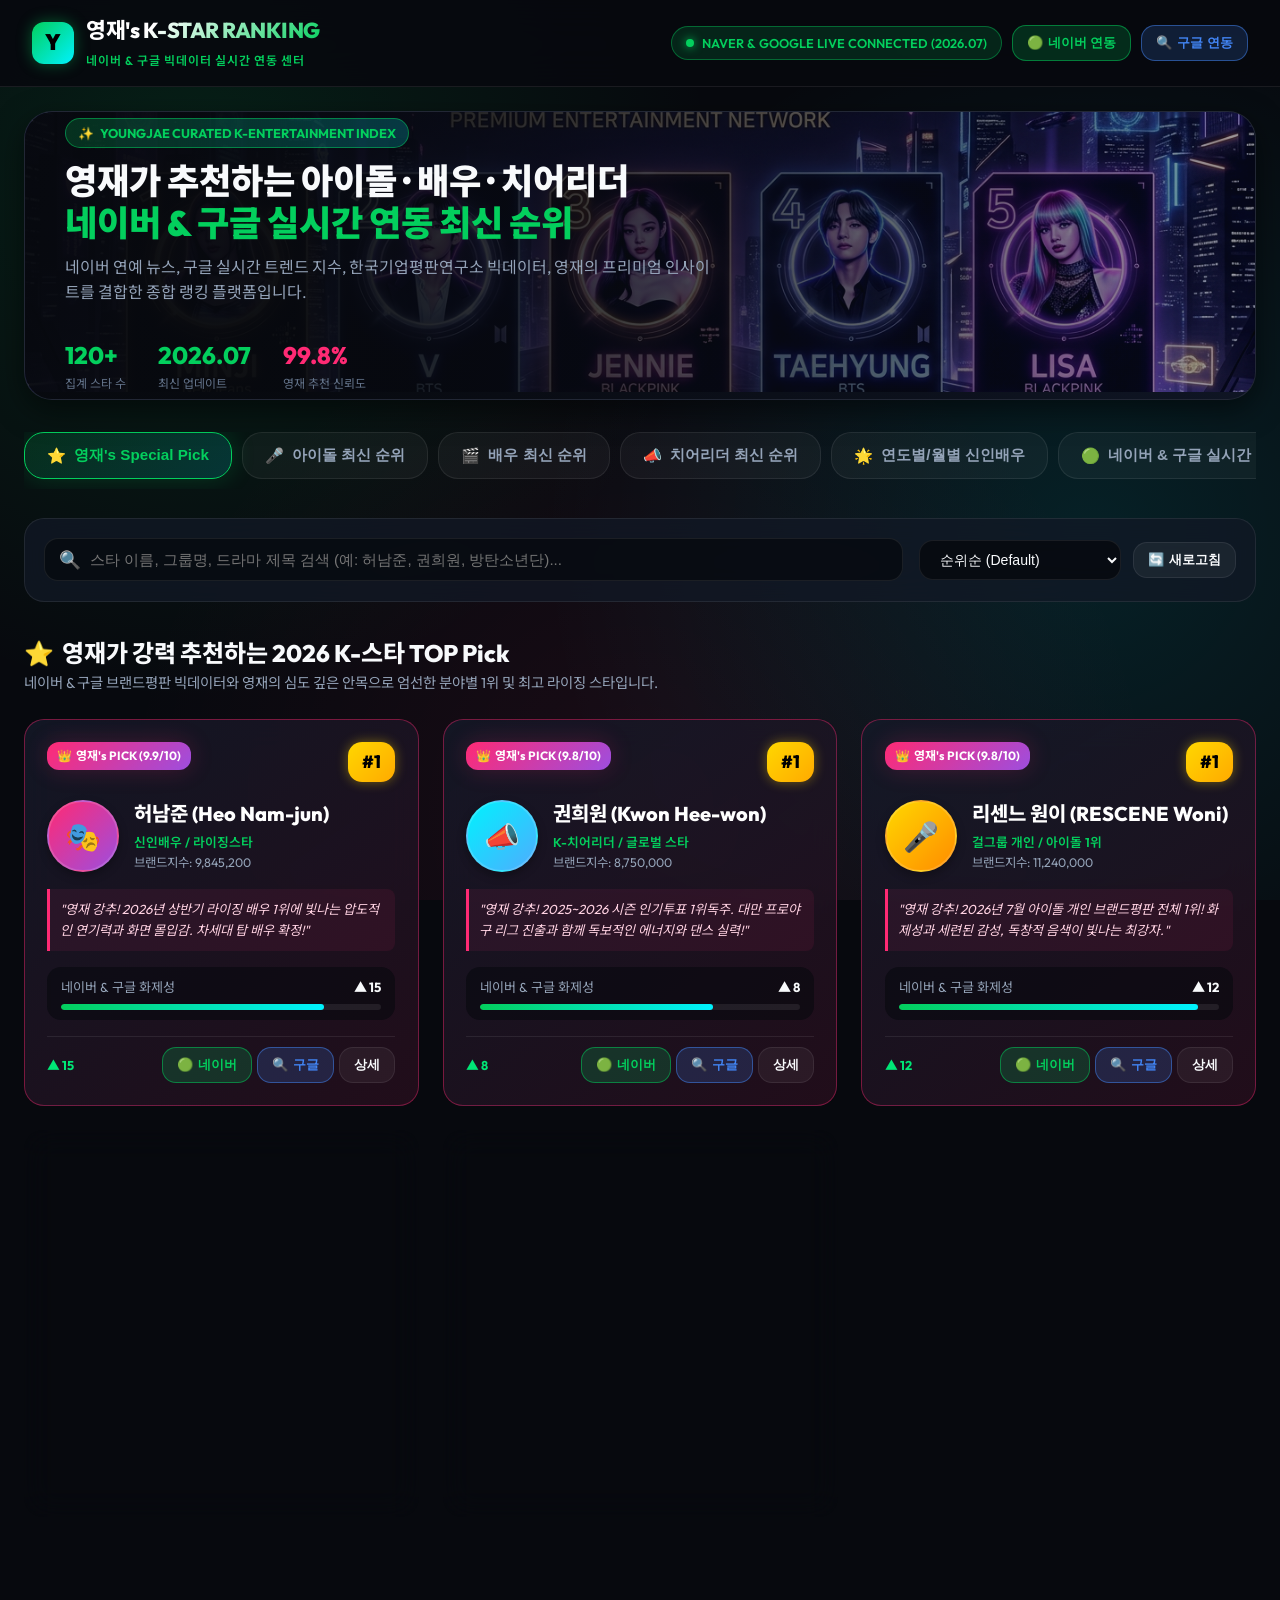
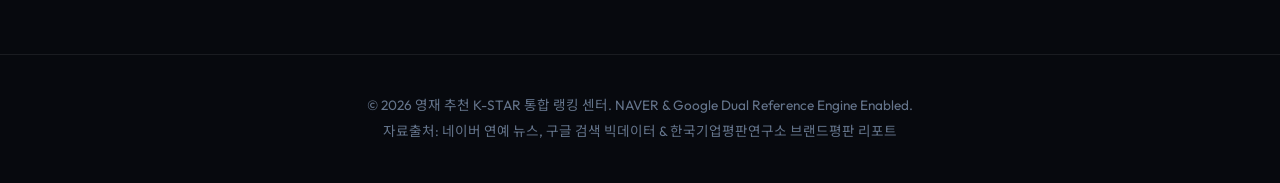
==== index.html @ 0b26b3e3 "Split into standalone project" ====
<!DOCTYPE html>
<html lang="ko">
<head>
  <meta charset="UTF-8">
  <meta name="viewport" content="width=device-width, initial-scale=1.0">
  <title>영재 추천 K-STAR 통합 랭킹 센터 | 네이버 & 구글 실시간 연동</title>
  <meta name="description" content="영재가 추천하는 2026 최신 아이돌, 배우, 치어리더 순위 및 연도별/월별 신인배우 브랜드평판 네이버 & 구글 실시간 연동 데이터센터">
  <link rel="stylesheet" href="style.css">
</head>
<body>

  <!-- Navigation Header -->
  <header class="navbar">
    <div class="logo-container">
      <div class="logo-icon">Y</div>
      <div class="logo-text">
        <h1>영재's K-STAR RANKING</h1>
        <span>네이버 & 구글 빅데이터 실시간 연동 센터</span>
      </div>
    </div>

    <div class="nav-actions">
      <div class="portal-live-badge">
        <span class="pulse-dot"></span>
        <span>NAVER & GOOGLE LIVE CONNECTED (2026.07)</span>
      </div>
      <button class="btn btn-naver" onclick="openNaverSearch('2026 아이돌 배우 브랜드평판 순위')">
        <span>🟢</span> 네이버 연동
      </button>
      <button class="btn btn-google" onclick="openGoogleSearch('2026 아이돌 배우 브랜드평판 순위')">
        <span>🔍</span> 구글 연동
      </button>
    </div>
  </header>

  <!-- Main Container -->
  <main class="container">

    <!-- Hero Banner Section -->
    <section class="hero-card">
      <img src="hero.jpg" alt="K-Star Ranking Banner" class="hero-banner-img" id="heroImage">
      <div class="hero-overlay">
        <div class="hero-tag">
          <span>✨</span> YOUNGJAE CURATED K-ENTERTAINMENT INDEX
        </div>
        <h2 class="hero-title">
          영재가 추천하는 아이돌 · 배우 · 치어리더 <br>
          <span style="color: var(--naver-green);">네이버 & 구글 실시간 연동 최신 순위</span>
        </h2>
        <p class="hero-subtitle">
          네이버 연예 뉴스, 구글 실시간 트렌드 지수, 한국기업평판연구소 빅데이터, 영재의 프리미엄 인사이트를 결합한 종합 랭킹 플랫폼입니다.
        </p>

        <div class="hero-stats">
          <div class="stat-item">
            <span class="stat-value">120+</span>
            <span class="stat-label">집계 스타 수</span>
          </div>
          <div class="stat-item">
            <span class="stat-value">2026.07</span>
            <span class="stat-label">최신 업데이트</span>
          </div>
          <div class="stat-item">
            <span class="stat-value" style="color: var(--accent-pink);">99.8%</span>
            <span class="stat-label">영재 추천 신뢰도</span>
          </div>
        </div>
      </div>
    </section>

    <!-- Category Tabs Navigation -->
    <nav class="tabs-wrapper" aria-label="카테고리 탭">
      <button class="tab-btn active" data-tab="youngjae">
        <span>⭐</span> 영재's Special Pick
      </button>
      <button class="tab-btn" data-tab="idol">
        <span>🎤</span> 아이돌 최신 순위
      </button>
      <button class="tab-btn" data-tab="actor">
        <span>🎬</span> 배우 최신 순위
      </button>
      <button class="tab-btn" data-tab="cheerleader">
        <span>📣</span> 치어리더 최신 순위
      </button>
      <button class="tab-btn" data-tab="rookie">
        <span>🌟</span> 연도별/월별 신인배우
      </button>
      <button class="tab-btn" data-tab="searchEngine">
        <span>🟢</span> 네이버 & 구글 실시간 연동 Engine
      </button>
    </nav>

    <!-- Controls Bar (Search & Filter) -->
    <div class="controls-bar">
      <div class="search-box">
        <span class="search-icon">🔍</span>
        <input type="text" id="searchInput" placeholder="스타 이름, 그룹명, 드라마 제목 검색 (예: 허남준, 권희원, 방탄소년단)...">
      </div>

      <div class="filter-group">
        <select id="sortSelect" class="select-input">
          <option value="rank">순위순 (Default)</option>
          <option value="brandIndex">브랜드평판 지수 높은순</option>
        </select>
        <button class="btn btn-glass" onclick="renderTabContent()">
          <span>🔄</span> 새로고침
        </button>
      </div>
    </div>

    <!-- Main Content Grid -->
    <section id="contentContainer">
      <!-- Dynamic Javascript Content Injected Here -->
    </section>

  </main>

  <!-- Modal Popup for Star Details -->
  <div class="modal-backdrop" id="detailModal" onclick="if(event.target === this) closeModal()">
    <div class="modal-container">
      <button class="modal-close" onclick="closeModal()">✕</button>
      <div id="modalBody">
        <!-- Injected via Javascript -->
      </div>
    </div>
  </div>

  <!-- Footer -->
  <footer>
    <p>© 2026 영재 추천 K-STAR 통합 랭킹 센터. NAVER & Google Dual Reference Engine Enabled.</p>
    <p style="margin-top: 5px;">자료출처: 네이버 연예 뉴스, 구글 검색 빅데이터 & 한국기업평판연구소 브랜드평판 리포트</p>
  </footer>

  <script src="app.js"></script>
</body>
</html>
---- style.css ----
@import url('https://fonts.googleapis.com/css2?family=Outfit:wght@300;400;600;700;800&family=Noto+Sans+KR:wght@300;400;500;700;900&display=swap');

:root {
  --bg-dark: #07090e;
  --bg-card: rgba(18, 24, 38, 0.75);
  --bg-card-hover: rgba(28, 38, 60, 0.85);
  --glass-border: rgba(255, 255, 255, 0.08);
  --glass-border-glow: rgba(3, 207, 93, 0.3);
  
  --primary-cyan: #00f2fe;
  --primary-blue: #4facfe;
  --naver-green: #03cf5d;
  --google-blue: #4285f4;
  --accent-pink: #ff2a74;
  --accent-purple: #9d4edf;
  --accent-gold: #ffd700;
  
  --text-main: #f8fafc;
  --text-sub: #94a3b8;
  --text-muted: #64748b;
  
  --font-family: 'Outfit', 'Noto Sans KR', sans-serif;
  --radius-sm: 8px;
  --radius-md: 14px;
  --radius-lg: 20px;
  --radius-xl: 28px;
  --shadow-glow: 0 0 25px rgba(3, 207, 93, 0.2);
  --shadow-pink-glow: 0 0 25px rgba(255, 42, 116, 0.2);
  --transition: all 0.3s cubic-bezier(0.4, 0, 0.2, 1);
}

* {
  margin: 0;
  padding: 0;
  box-sizing: border-box;
}

body {
  background-color: var(--bg-dark);
  color: var(--text-main);
  font-family: var(--font-family);
  min-height: 100vh;
  line-height: 1.6;
  overflow-x: hidden;
  background-image: 
    radial-gradient(circle at 15% 20%, rgba(3, 207, 93, 0.12) 0%, transparent 40%),
    radial-gradient(circle at 85% 60%, rgba(0, 242, 254, 0.1) 0%, transparent 45%),
    radial-gradient(circle at 50% 90%, rgba(255, 42, 116, 0.08) 0%, transparent 50%);
  background-attachment: fixed;
}

/* Scrollbar */
::-webkit-scrollbar {
  width: 8px;
}
::-webkit-scrollbar-track {
  background: #07090e;
}
::-webkit-scrollbar-thumb {
  background: rgba(255, 255, 255, 0.2);
  border-radius: 4px;
}
::-webkit-scrollbar-thumb:hover {
  background: var(--naver-green);
}

/* Header Navbar */
.navbar {
  position: sticky;
  top: 0;
  z-index: 1000;
  backdrop-filter: blur(20px);
  background: rgba(7, 9, 14, 0.88);
  border-bottom: 1px solid var(--glass-border);
  padding: 0.8rem 2rem;
  display: flex;
  justify-content: space-between;
  align-items: center;
  gap: 1rem;
}

.logo-container {
  display: flex;
  align-items: center;
  gap: 12px;
}

.logo-icon {
  width: 42px;
  height: 42px;
  border-radius: 12px;
  background: linear-gradient(135deg, var(--naver-green), var(--primary-cyan));
  display: flex;
  align-items: center;
  justify-content: center;
  font-weight: 900;
  font-size: 1.4rem;
  color: #000;
  box-shadow: 0 0 15px rgba(3, 207, 93, 0.4);
}

.logo-text h1 {
  font-size: 1.35rem;
  font-weight: 800;
  background: linear-gradient(135deg, #fff 30%, var(--naver-green));
  -webkit-background-clip: text;
  -webkit-text-fill-color: transparent;
  letter-spacing: -0.5px;
}

.logo-text span {
  font-size: 0.75rem;
  color: var(--naver-green);
  font-weight: 600;
  letter-spacing: 1px;
}

.nav-actions {
  display: flex;
  align-items: center;
  gap: 10px;
}

.portal-live-badge {
  display: flex;
  align-items: center;
  gap: 8px;
  background: rgba(3, 207, 93, 0.15);
  border: 1px solid rgba(3, 207, 93, 0.4);
  padding: 6px 14px;
  border-radius: 20px;
  font-size: 0.8rem;
  font-weight: 600;
  color: var(--naver-green);
}

.pulse-dot {
  width: 8px;
  height: 8px;
  background-color: var(--naver-green);
  border-radius: 50%;
  box-shadow: 0 0 10px var(--naver-green);
  animation: pulse 1.8s infinite;
}

@keyframes pulse {
  0% { transform: scale(0.95); box-shadow: 0 0 0 0 rgba(3, 207, 93, 0.7); }
  70% { transform: scale(1.15); box-shadow: 0 0 0 8px rgba(3, 207, 93, 0); }
  100% { transform: scale(0.95); box-shadow: 0 0 0 0 rgba(3, 207, 93, 0); }
}

.btn {
  padding: 8px 14px;
  border-radius: var(--radius-md);
  font-size: 0.82rem;
  font-weight: 600;
  cursor: pointer;
  border: 1px solid transparent;
  transition: var(--transition);
  display: inline-flex;
  align-items: center;
  gap: 5px;
}

.btn-naver {
  background: rgba(3, 207, 93, 0.18);
  border-color: rgba(3, 207, 93, 0.5);
  color: #03cf5d;
}
.btn-naver:hover {
  background: #03cf5d;
  color: #000;
  box-shadow: 0 4px 15px rgba(3, 207, 93, 0.4);
  transform: translateY(-2px);
}

.btn-google {
  background: rgba(66, 133, 244, 0.18);
  border-color: rgba(66, 133, 244, 0.5);
  color: #4285f4;
}
.btn-google:hover {
  background: #4285f4;
  color: #fff;
  box-shadow: 0 4px 15px rgba(66, 133, 244, 0.4);
  transform: translateY(-2px);
}

.btn-primary {
  background: linear-gradient(135deg, var(--naver-green), var(--primary-cyan));
  color: #07090e;
  font-weight: 700;
}
.btn-primary:hover {
  transform: translateY(-2px);
  box-shadow: 0 4px 15px rgba(3, 207, 93, 0.4);
}

.btn-glass {
  background: rgba(255, 255, 255, 0.05);
  color: var(--text-main);
  border-color: var(--glass-border);
}
.btn-glass:hover {
  background: rgba(255, 255, 255, 0.12);
  border-color: rgba(255, 255, 255, 0.2);
}

/* Container */
.container {
  max-width: 1400px;
  margin: 0 auto;
  padding: 1.5rem;
}

/* Hero Section */
.hero-card {
  position: relative;
  border-radius: var(--radius-xl);
  overflow: hidden;
  margin-bottom: 2rem;
  border: 1px solid var(--glass-border);
  box-shadow: 0 10px 30px rgba(0, 0, 0, 0.5);
  background: #0f1524;
}

.hero-banner-img {
  width: 100%;
  height: 280px;
  object-fit: cover;
  opacity: 0.65;
  filter: brightness(0.9) contrast(1.1);
}

.hero-overlay {
  position: absolute;
  inset: 0;
  background: linear-gradient(to right, rgba(7, 9, 14, 0.95) 20%, rgba(7, 9, 14, 0.4) 70%, transparent 100%);
  display: flex;
  flex-direction: column;
  justify-content: center;
  padding: 2.5rem;
}

.hero-tag {
  display: inline-flex;
  align-items: center;
  gap: 6px;
  background: linear-gradient(90deg, rgba(3, 207, 93, 0.2), rgba(0, 242, 254, 0.2));
  border: 1px solid rgba(3, 207, 93, 0.5);
  color: #03cf5d;
  font-size: 0.8rem;
  font-weight: 700;
  padding: 4px 12px;
  border-radius: 20px;
  margin-bottom: 12px;
  width: fit-content;
}

.hero-title {
  font-size: 2.2rem;
  font-weight: 900;
  line-height: 1.2;
  margin-bottom: 10px;
}

.hero-subtitle {
  color: var(--text-sub);
  font-size: 1rem;
  max-width: 650px;
  margin-bottom: 20px;
}

.hero-stats {
  display: flex;
  gap: 2rem;
  margin-top: 10px;
}

.stat-item {
  display: flex;
  flex-direction: column;
}

.stat-value {
  font-size: 1.5rem;
  font-weight: 800;
  color: var(--naver-green);
}

.stat-label {
  font-size: 0.75rem;
  color: var(--text-muted);
  text-transform: uppercase;
}

/* Category Navigation Tabs */
.tabs-wrapper {
  display: flex;
  gap: 10px;
  overflow-x: auto;
  padding-bottom: 10px;
  margin-bottom: 1.8rem;
}

.tab-btn {
  background: rgba(255, 255, 255, 0.04);
  border: 1px solid var(--glass-border);
  color: var(--text-sub);
  padding: 12px 22px;
  border-radius: var(--radius-lg);
  font-size: 0.95rem;
  font-weight: 600;
  cursor: pointer;
  white-space: nowrap;
  transition: var(--transition);
  display: flex;
  align-items: center;
  gap: 8px;
}

.tab-btn:hover {
  background: rgba(255, 255, 255, 0.08);
  color: var(--text-main);
  border-color: rgba(255, 255, 255, 0.2);
}

.tab-btn.active {
  background: linear-gradient(135deg, rgba(3, 207, 93, 0.15), rgba(0, 242, 254, 0.15));
  border-color: var(--naver-green);
  color: var(--naver-green);
  box-shadow: var(--shadow-glow);
}

/* Controls Bar (Search & Filters) */
.controls-bar {
  background: var(--bg-card);
  backdrop-filter: blur(16px);
  border: 1px solid var(--glass-border);
  border-radius: var(--radius-lg);
  padding: 1.2rem;
  margin-bottom: 2rem;
  display: flex;
  flex-wrap: wrap;
  justify-content: space-between;
  align-items: center;
  gap: 1rem;
}

.search-box {
  position: relative;
  flex: 1;
  min-width: 280px;
}

.search-box input {
  width: 100%;
  background: rgba(7, 9, 14, 0.7);
  border: 1px solid var(--glass-border);
  padding: 12px 16px 12px 45px;
  border-radius: var(--radius-md);
  color: var(--text-main);
  font-size: 0.95rem;
  outline: none;
  transition: var(--transition);
}

.search-box input:focus {
  border-color: var(--naver-green);
  box-shadow: 0 0 15px rgba(3, 207, 93, 0.2);
}

.search-icon {
  position: absolute;
  left: 15px;
  top: 50%;
  transform: translateY(-50%);
  color: var(--text-muted);
  font-size: 1.1rem;
}

.filter-group {
  display: flex;
  gap: 12px;
  align-items: center;
  flex-wrap: wrap;
}

.select-input {
  background: rgba(7, 9, 14, 0.8);
  border: 1px solid var(--glass-border);
  color: var(--text-main);
  padding: 10px 16px;
  border-radius: var(--radius-md);
  font-size: 0.88rem;
  outline: none;
  cursor: pointer;
  transition: var(--transition);
}

.select-input:hover, .select-input:focus {
  border-color: var(--naver-green);
}

/* Grid Layout for Celebrity Cards */
.star-grid {
  display: grid;
  grid-template-columns: repeat(auto-fill, minmax(330px, 1fr));
  gap: 1.5rem;
  margin-bottom: 3rem;
}

/* Celebrity Card Design */
.star-card {
  background: var(--bg-card);
  backdrop-filter: blur(16px);
  border: 1px solid var(--glass-border);
  border-radius: var(--radius-lg);
  padding: 1.4rem;
  position: relative;
  transition: var(--transition);
  display: flex;
  flex-direction: column;
  justify-content: space-between;
}

.star-card:hover {
  transform: translateY(-6px);
  background: var(--bg-card-hover);
  border-color: var(--glass-border-glow);
  box-shadow: var(--shadow-glow);
}

.star-card.youngjae-pick-card {
  border: 1px solid rgba(255, 42, 116, 0.4);
  background: linear-gradient(145deg, rgba(20, 25, 40, 0.85), rgba(40, 15, 30, 0.8));
}

.star-card.youngjae-pick-card:hover {
  border-color: rgba(255, 42, 116, 0.8);
  box-shadow: var(--shadow-pink-glow);
}

.card-header {
  display: flex;
  justify-content: space-between;
  align-items: flex-start;
  margin-bottom: 1rem;
}

.rank-badge {
  font-size: 1.1rem;
  font-weight: 800;
  padding: 6px 14px;
  border-radius: 14px;
  display: flex;
  align-items: center;
  gap: 6px;
}

.rank-1 {
  background: linear-gradient(135deg, #ffd700, #ffaa00);
  color: #000;
  box-shadow: 0 0 12px rgba(255, 215, 0, 0.4);
}

.rank-2 {
  background: linear-gradient(135deg, #e0e0e0, #9e9e9e);
  color: #000;
}

.rank-3 {
  background: linear-gradient(135deg, #cd7f32, #8b4513);
  color: #fff;
}

.rank-normal {
  background: rgba(255, 255, 255, 0.08);
  color: var(--text-sub);
}

.youngjae-pick-badge {
  background: linear-gradient(135deg, #ff2a74, #9d4edf);
  color: #fff;
  font-size: 0.75rem;
  font-weight: 700;
  padding: 4px 10px;
  border-radius: 12px;
  display: flex;
  align-items: center;
  gap: 4px;
  box-shadow: var(--shadow-pink-glow);
}

.star-profile {
  display: flex;
  gap: 15px;
  align-items: center;
  margin-bottom: 1rem;
}

.star-avatar {
  width: 72px;
  height: 72px;
  border-radius: 50%;
  object-fit: cover;
  border: 2px solid rgba(255, 255, 255, 0.15);
  background: #1e293b;
  display: flex;
  align-items: center;
  justify-content: center;
  font-size: 1.8rem;
  color: var(--primary-cyan);
  box-shadow: 0 4px 10px rgba(0,0,0,0.3);
}

.star-info h3 {
  font-size: 1.25rem;
  font-weight: 800;
  margin-bottom: 2px;
  color: #fff;
}

.star-category {
  font-size: 0.8rem;
  color: var(--naver-green);
  font-weight: 600;
}

.star-subtext {
  font-size: 0.78rem;
  color: var(--text-sub);
}

.index-box {
  background: rgba(7, 9, 14, 0.6);
  border-radius: var(--radius-md);
  padding: 10px 14px;
  margin-bottom: 1rem;
}

.index-row {
  display: flex;
  justify-content: space-between;
  font-size: 0.82rem;
  margin-bottom: 6px;
}

.index-label {
  color: var(--text-sub);
}

.index-val {
  font-weight: 700;
  color: var(--text-main);
}

.progress-bar-bg {
  width: 100%;
  height: 6px;
  background: rgba(255, 255, 255, 0.08);
  border-radius: 3px;
  overflow: hidden;
}

.progress-bar-fill {
  height: 100%;
  background: linear-gradient(90deg, var(--naver-green), var(--primary-cyan));
  border-radius: 3px;
  transition: width 0.8s ease;
}

.youngjae-comment {
  background: rgba(255, 42, 116, 0.08);
  border-left: 3px solid var(--accent-pink);
  padding: 10px;
  border-radius: 0 var(--radius-sm) var(--radius-sm) 0;
  font-size: 0.82rem;
  color: #ffd2e2;
  margin-bottom: 1rem;
  font-style: italic;
}

.card-footer {
  display: flex;
  justify-content: space-between;
  align-items: center;
  padding-top: 10px;
  border-top: 1px solid var(--glass-border);
}

.trend-indicator {
  font-size: 0.8rem;
  font-weight: 700;
}

.trend-up {
  color: #00e676;
}

.trend-down {
  color: #ff5252;
}

.action-btns {
  display: flex;
  gap: 5px;
}

/* Modal Popup */
.modal-backdrop {
  position: fixed;
  inset: 0;
  background: rgba(0, 0, 0, 0.8);
  backdrop-filter: blur(12px);
  z-index: 2000;
  display: flex;
  align-items: center;
  justify-content: center;
  padding: 1.5rem;
  opacity: 0;
  pointer-events: none;
  transition: var(--transition);
}

.modal-backdrop.open {
  opacity: 1;
  pointer-events: auto;
}

.modal-container {
  background: #0f1626;
  border: 1px solid var(--glass-border-glow);
  border-radius: var(--radius-xl);
  width: 100%;
  max-width: 650px;
  max-height: 90vh;
  overflow-y: auto;
  padding: 2rem;
  position: relative;
  box-shadow: 0 20px 50px rgba(0,0,0,0.8);
}

.modal-close {
  position: absolute;
  top: 20px;
  right: 20px;
  background: rgba(255, 255, 255, 0.1);
  border: none;
  color: #fff;
  width: 36px;
  height: 36px;
  border-radius: 50%;
  font-size: 1.2rem;
  cursor: pointer;
  display: flex;
  align-items: center;
  justify-content: center;
  transition: var(--transition);
}

.modal-close:hover {
  background: var(--accent-pink);
}

/* Rookie Selector Bar */
.rookie-selector-card {
  background: var(--bg-card);
  backdrop-filter: blur(16px);
  border: 1px solid var(--glass-border);
  border-radius: var(--radius-lg);
  padding: 1.5rem;
  margin-bottom: 2rem;
}

.selector-grid {
  display: flex;
  flex-wrap: wrap;
  gap: 1.5rem;
  align-items: center;
}

.selector-box {
  display: flex;
  flex-direction: column;
  gap: 6px;
}

.selector-box label {
  font-size: 0.8rem;
  color: var(--text-sub);
  font-weight: 600;
}

.year-btns, .month-btns {
  display: flex;
  gap: 6px;
  flex-wrap: wrap;
}

.filter-btn-sm {
  background: rgba(255, 255, 255, 0.05);
  border: 1px solid var(--glass-border);
  color: var(--text-sub);
  padding: 6px 14px;
  border-radius: 12px;
  font-size: 0.85rem;
  cursor: pointer;
  transition: var(--transition);
}

.filter-btn-sm:hover {
  background: rgba(255, 255, 255, 0.1);
  color: #fff;
}

.filter-btn-sm.active {
  background: var(--naver-green);
  color: #07090e;
  font-weight: 700;
  border-color: var(--naver-green);
}

/* Footer */
footer {
  text-align: center;
  padding: 2.5rem 1rem;
  border-top: 1px solid var(--glass-border);
  color: var(--text-muted);
  font-size: 0.85rem;
  margin-top: 4rem;
}

footer a {
  color: var(--naver-green);
  text-decoration: none;
}

/* Responsive */
@media (max-width: 768px) {
  .navbar {
    padding: 0.8rem 1rem;
    flex-direction: column;
    align-items: flex-start;
  }
  .hero-overlay {
    padding: 1.5rem;
  }
  .hero-title {
    font-size: 1.6rem;
  }
  .star-grid {
    grid-template-columns: 1fr;
  }
}
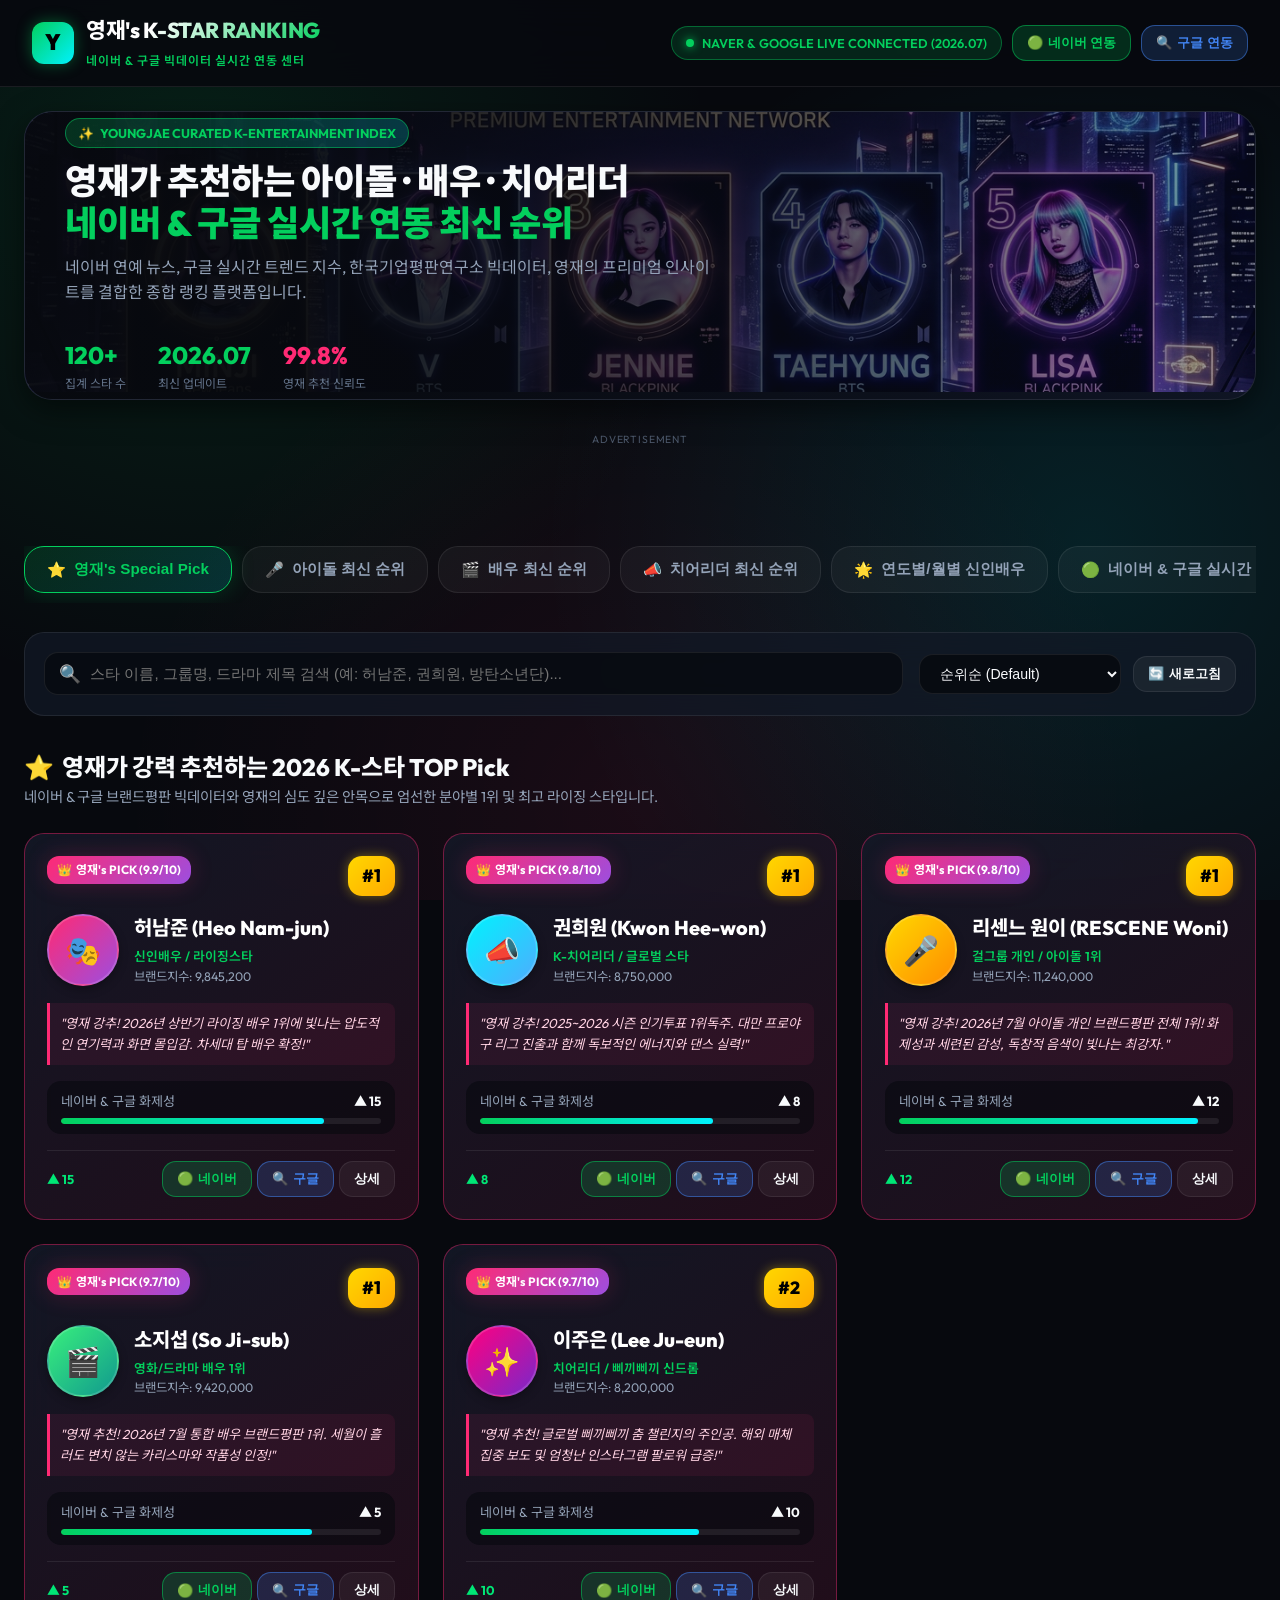
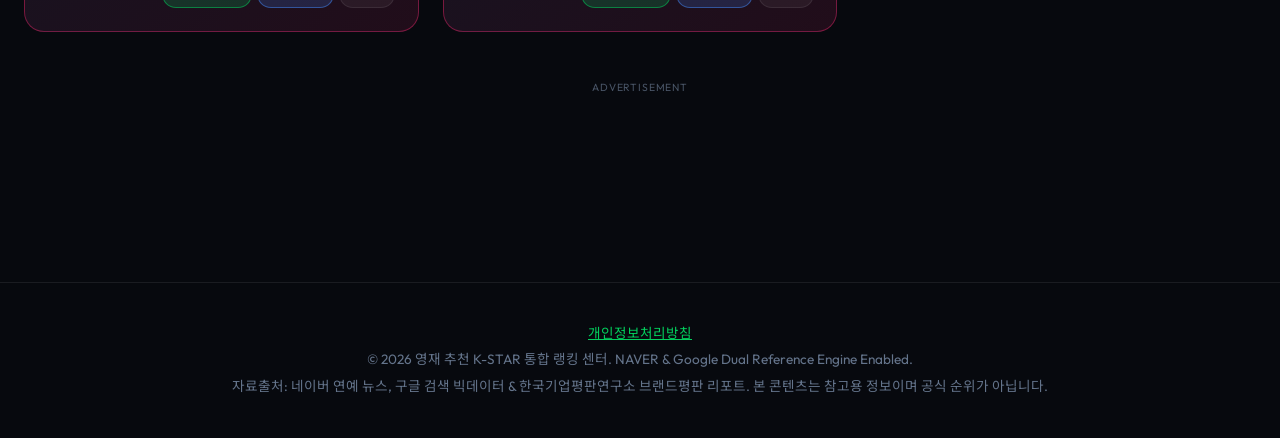
==== commit d90578fb: "Add Google AdSense readiness (ads.txt, privacy policy, ad slots) and deploy to Firebase Hosting" ====
--- a/index.html
+++ b/index.html
@@ -1,10 +1,13 @@
 <!DOCTYPE html>
 <html lang="ko">
 <head>
+  <script async src="https://pagead2.googlesyndication.com/pagead/js/adsbygoogle.js?client=ca-pub-3079797618341925" crossorigin="anonymous"></script>
   <meta charset="UTF-8">
   <meta name="viewport" content="width=device-width, initial-scale=1.0">
   <title>영재 추천 K-STAR 통합 랭킹 센터 | 네이버 & 구글 실시간 연동</title>
   <meta name="description" content="영재가 추천하는 2026 최신 아이돌, 배우, 치어리더 순위 및 연도별/월별 신인배우 브랜드평판 네이버 & 구글 실시간 연동 데이터센터">
+  <meta name="robots" content="index, follow">
+  <link rel="canonical" href="https://jeonyoungjae-kstar.web.app/">
   <link rel="stylesheet" href="style.css">
 </head>
 <body>
@@ -68,6 +71,18 @@
       </div>
     </section>
 
+    <!-- AD_SLOT: top_banner -->
+    <div class="ad-slot">
+      <span class="ad-slot-label">Advertisement</span>
+      <ins class="adsbygoogle"
+           style="display:block"
+           data-ad-client="ca-pub-3079797618341925"
+           data-ad-slot="0000000000"
+           data-ad-format="auto"
+           data-full-width-responsive="true"></ins>
+      <script>(adsbygoogle = window.adsbygoogle || []).push({});</script>
+    </div>
+
     <!-- Category Tabs Navigation -->
     <nav class="tabs-wrapper" aria-label="카테고리 탭">
       <button class="tab-btn active" data-tab="youngjae">
@@ -113,6 +128,18 @@
       <!-- Dynamic Javascript Content Injected Here -->
     </section>
 
+    <!-- AD_SLOT: bottom_infeed -->
+    <div class="ad-slot">
+      <span class="ad-slot-label">Advertisement</span>
+      <ins class="adsbygoogle"
+           style="display:block"
+           data-ad-client="ca-pub-3079797618341925"
+           data-ad-slot="0000000000"
+           data-ad-format="auto"
+           data-full-width-responsive="true"></ins>
+      <script>(adsbygoogle = window.adsbygoogle || []).push({});</script>
+    </div>
+
   </main>
 
   <!-- Modal Popup for Star Details -->
@@ -127,8 +154,9 @@
 
   <!-- Footer -->
   <footer>
-    <p>© 2026 영재 추천 K-STAR 통합 랭킹 센터. NAVER & Google Dual Reference Engine Enabled.</p>
-    <p style="margin-top: 5px;">자료출처: 네이버 연예 뉴스, 구글 검색 빅데이터 & 한국기업평판연구소 브랜드평판 리포트</p>
+    <p><a href="privacy.html">개인정보처리방침</a></p>
+    <p style="margin-top: 5px;">© 2026 영재 추천 K-STAR 통합 랭킹 센터. NAVER & Google Dual Reference Engine Enabled.</p>
+    <p style="margin-top: 5px;">자료출처: 네이버 연예 뉴스, 구글 검색 빅데이터 & 한국기업평판연구소 브랜드평판 리포트. 본 콘텐츠는 참고용 정보이며 공식 순위가 아닙니다.</p>
   </footer>
 
   <script src="app.js"></script>
--- a/style.css
+++ b/style.css
@@ -733,15 +733,69 @@
 
 footer a {
   color: var(--naver-green);
-  text-decoration: none;
+  text-decoration: underline;
+}
+
+footer p + p {
+  margin-top: 6px;
+}
+
+/* Ad Slots */
+.ad-slot {
+  margin: 1.5rem 0;
+  min-height: 90px;
+  display: flex;
+  flex-direction: column;
+  align-items: center;
+  overflow: hidden;
+}
+
+.ad-slot-label {
+  font-size: 0.65rem;
+  letter-spacing: 0.08em;
+  text-transform: uppercase;
+  color: var(--text-muted);
+  opacity: 0.7;
+  text-align: center;
+  margin-bottom: 6px;
+  width: 100%;
+}
+
+.ad-slot .adsbygoogle {
+  width: 100%;
 }
 
 /* Responsive */
+@media (max-width: 1024px) {
+  .container {
+    padding: 1.2rem;
+  }
+  .star-grid {
+    grid-template-columns: repeat(auto-fill, minmax(280px, 1fr));
+  }
+}
+
 @media (max-width: 768px) {
   .navbar {
     padding: 0.8rem 1rem;
     flex-direction: column;
-    align-items: flex-start;
+    align-items: stretch;
+  }
+  .nav-actions {
+    flex-wrap: wrap;
+    width: 100%;
+  }
+  .portal-live-badge {
+    justify-content: center;
+    text-align: center;
+    width: 100%;
+  }
+  .nav-actions .btn {
+    flex: 1;
+    justify-content: center;
+  }
+  .hero-banner-img {
+    height: 220px;
   }
   .hero-overlay {
     padding: 1.5rem;
@@ -749,7 +803,65 @@
   .hero-title {
     font-size: 1.6rem;
   }
+  .hero-stats {
+    flex-wrap: wrap;
+    gap: 1.2rem;
+  }
+  .tabs-wrapper {
+    gap: 8px;
+  }
+  .tab-btn {
+    padding: 10px 16px;
+    font-size: 0.85rem;
+  }
+  .controls-bar {
+    flex-direction: column;
+    align-items: stretch;
+  }
+  .filter-group {
+    justify-content: space-between;
+  }
   .star-grid {
     grid-template-columns: 1fr;
   }
-}
+  .card-footer {
+    flex-direction: column;
+    align-items: stretch;
+    gap: 10px;
+  }
+  .action-btns {
+    justify-content: stretch;
+  }
+  .action-btns .btn {
+    flex: 1;
+    justify-content: center;
+  }
+  .selector-grid {
+    flex-direction: column;
+    align-items: stretch;
+  }
+}
+
+@media (max-width: 480px) {
+  .logo-text h1 {
+    font-size: 1.1rem;
+  }
+  .logo-text span {
+    font-size: 0.65rem;
+  }
+  .hero-title {
+    font-size: 1.3rem;
+  }
+  .hero-subtitle {
+    font-size: 0.85rem;
+  }
+  .hero-stats {
+    gap: 0.8rem;
+  }
+  .stat-value {
+    font-size: 1.2rem;
+  }
+  .modal-container {
+    padding: 1.4rem;
+  }
+}
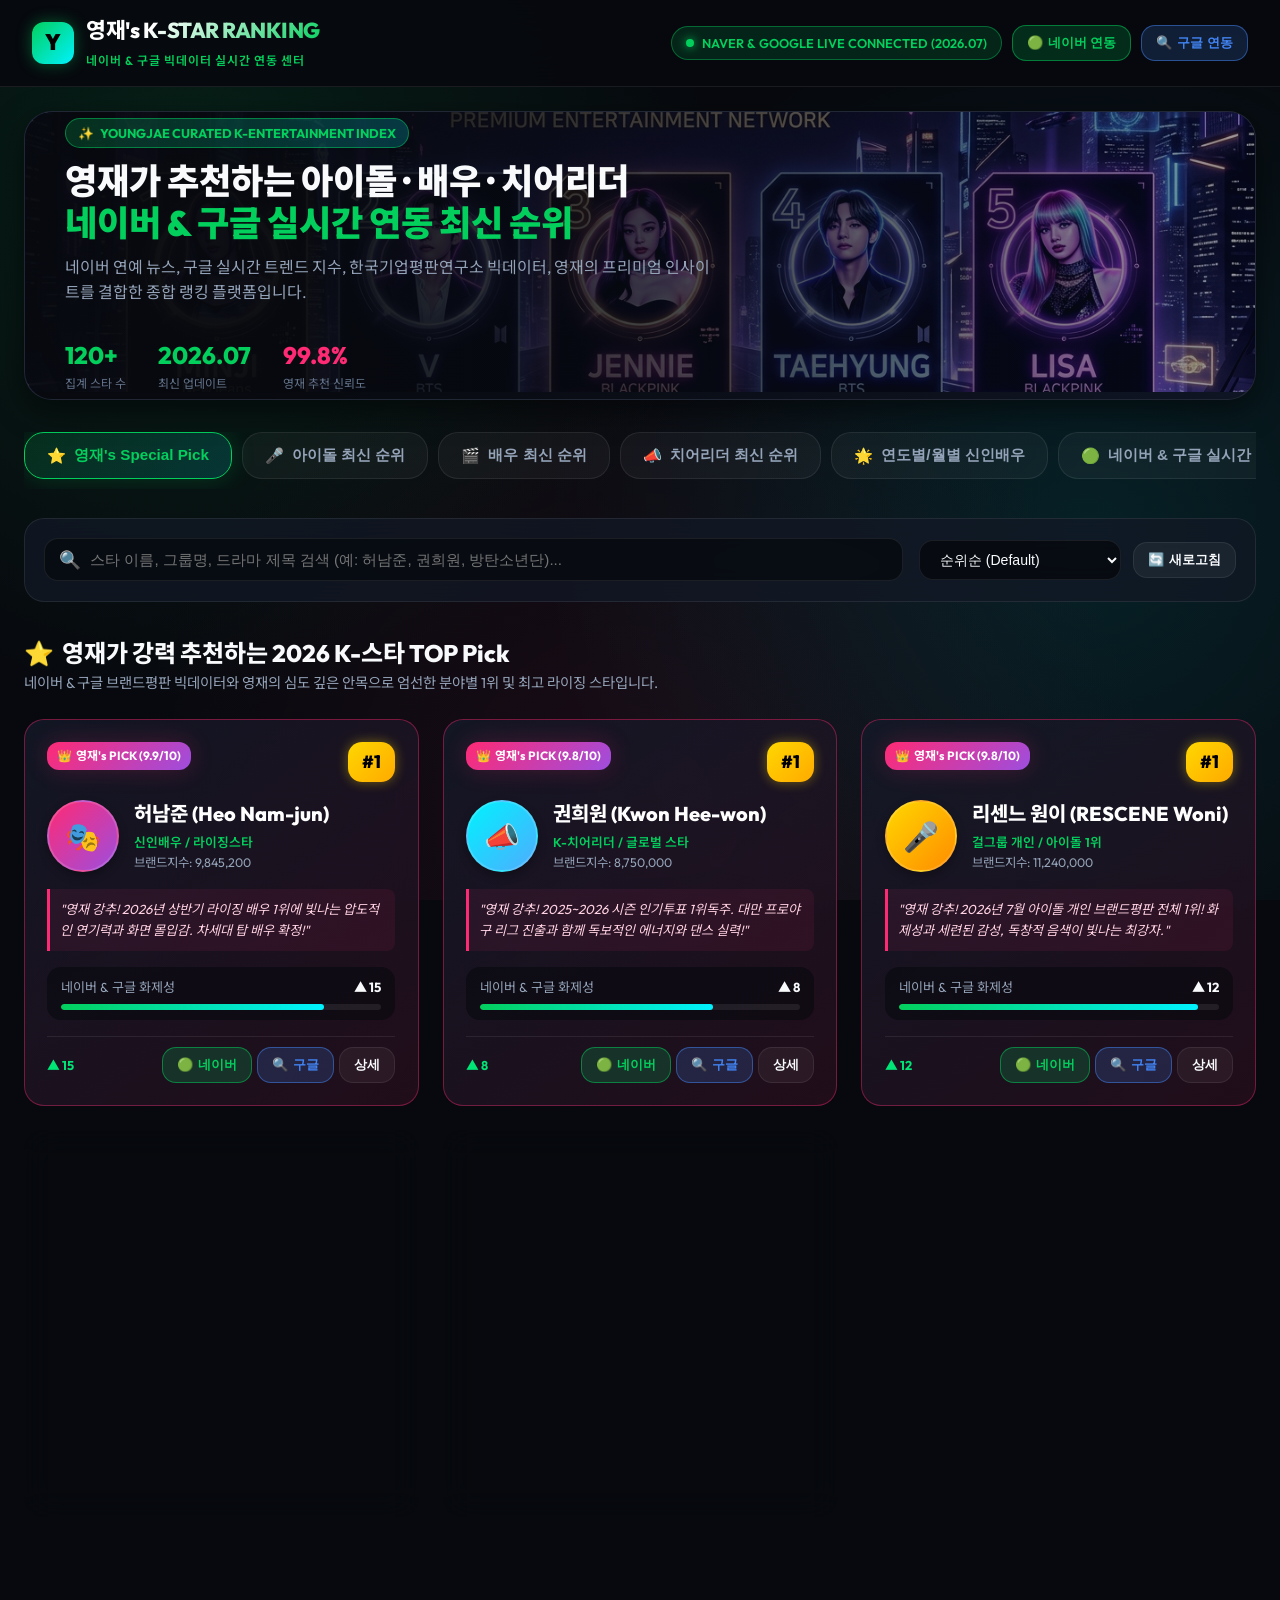
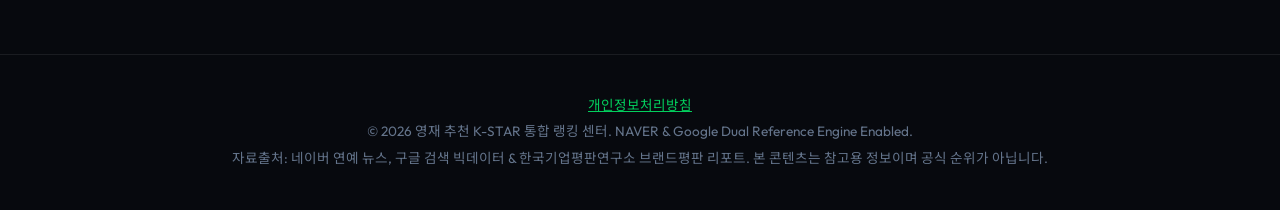
==== commit 61bb917a: "Backup live Firebase hosting deploy to GitHub. Sync local site changes with the currently deployed F" ====
--- a/index.html
+++ b/index.html
@@ -1,7 +1,6 @@
 <!DOCTYPE html>
 <html lang="ko">
 <head>
-  <script async src="https://pagead2.googlesyndication.com/pagead/js/adsbygoogle.js?client=ca-pub-3079797618341925" crossorigin="anonymous"></script>
   <meta charset="UTF-8">
   <meta name="viewport" content="width=device-width, initial-scale=1.0">
   <title>영재 추천 K-STAR 통합 랭킹 센터 | 네이버 & 구글 실시간 연동</title>
@@ -71,18 +70,6 @@
       </div>
     </section>
 
-    <!-- AD_SLOT: top_banner -->
-    <div class="ad-slot">
-      <span class="ad-slot-label">Advertisement</span>
-      <ins class="adsbygoogle"
-           style="display:block"
-           data-ad-client="ca-pub-3079797618341925"
-           data-ad-slot="0000000000"
-           data-ad-format="auto"
-           data-full-width-responsive="true"></ins>
-      <script>(adsbygoogle = window.adsbygoogle || []).push({});</script>
-    </div>
-
     <!-- Category Tabs Navigation -->
     <nav class="tabs-wrapper" aria-label="카테고리 탭">
       <button class="tab-btn active" data-tab="youngjae">
@@ -128,18 +115,6 @@
       <!-- Dynamic Javascript Content Injected Here -->
     </section>
 
-    <!-- AD_SLOT: bottom_infeed -->
-    <div class="ad-slot">
-      <span class="ad-slot-label">Advertisement</span>
-      <ins class="adsbygoogle"
-           style="display:block"
-           data-ad-client="ca-pub-3079797618341925"
-           data-ad-slot="0000000000"
-           data-ad-format="auto"
-           data-full-width-responsive="true"></ins>
-      <script>(adsbygoogle = window.adsbygoogle || []).push({});</script>
-    </div>
-
   </main>
 
   <!-- Modal Popup for Star Details -->
--- a/style.css
+++ b/style.css
@@ -740,31 +740,6 @@
   margin-top: 6px;
 }
 
-/* Ad Slots */
-.ad-slot {
-  margin: 1.5rem 0;
-  min-height: 90px;
-  display: flex;
-  flex-direction: column;
-  align-items: center;
-  overflow: hidden;
-}
-
-.ad-slot-label {
-  font-size: 0.65rem;
-  letter-spacing: 0.08em;
-  text-transform: uppercase;
-  color: var(--text-muted);
-  opacity: 0.7;
-  text-align: center;
-  margin-bottom: 6px;
-  width: 100%;
-}
-
-.ad-slot .adsbygoogle {
-  width: 100%;
-}
-
 /* Responsive */
 @media (max-width: 1024px) {
   .container {
